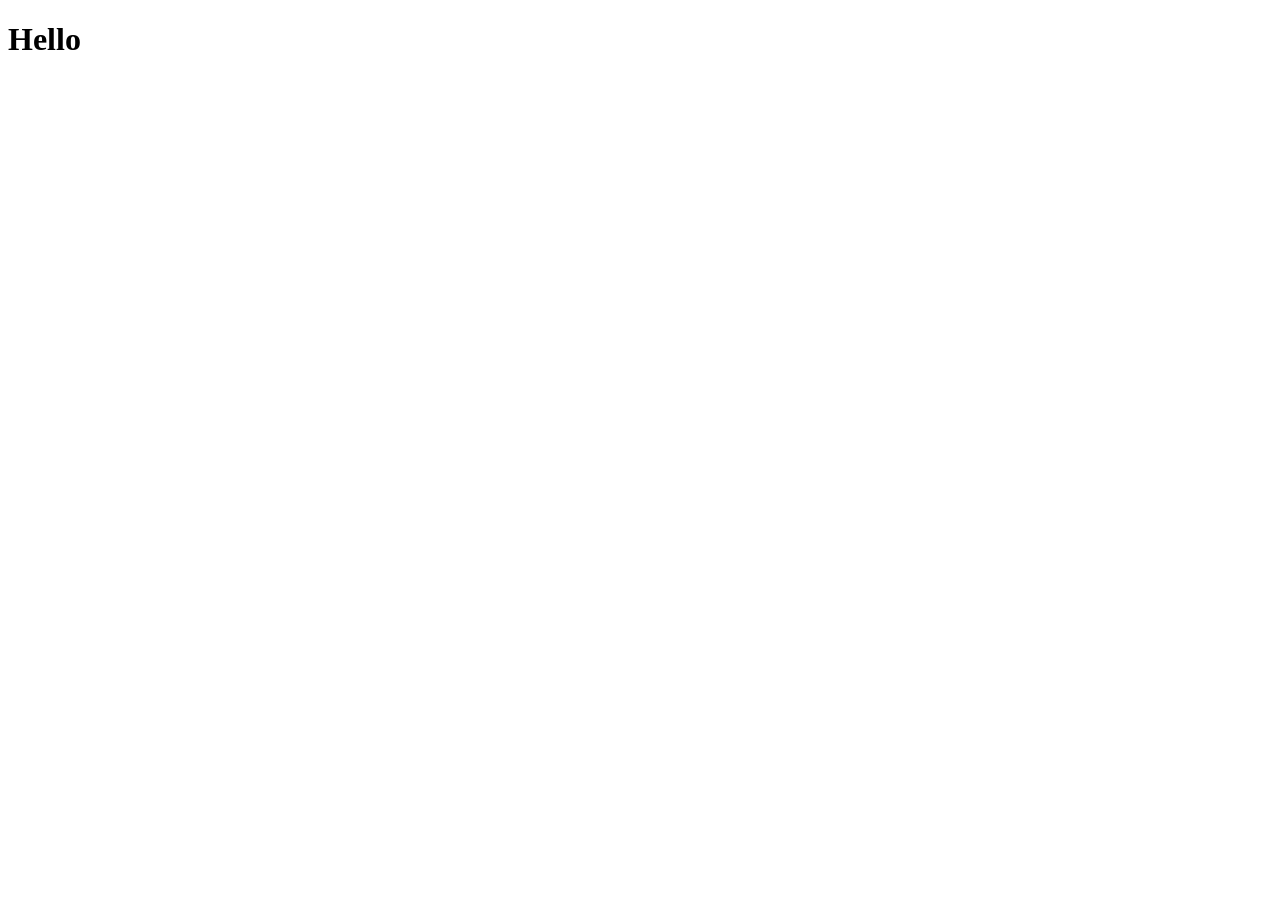
==== index.html @ 669e8af6 "Add files via upload" ====
<!DOCTYPE html>
<html lang="en">
<head>
  <meta charset="UTF-8">
  <meta name="viewport" content="width=device-width, initial-scale=1.0">
  <title>Hello</title>
</head>
<body>
  <h1>Hello</h1>
</body>
</html>
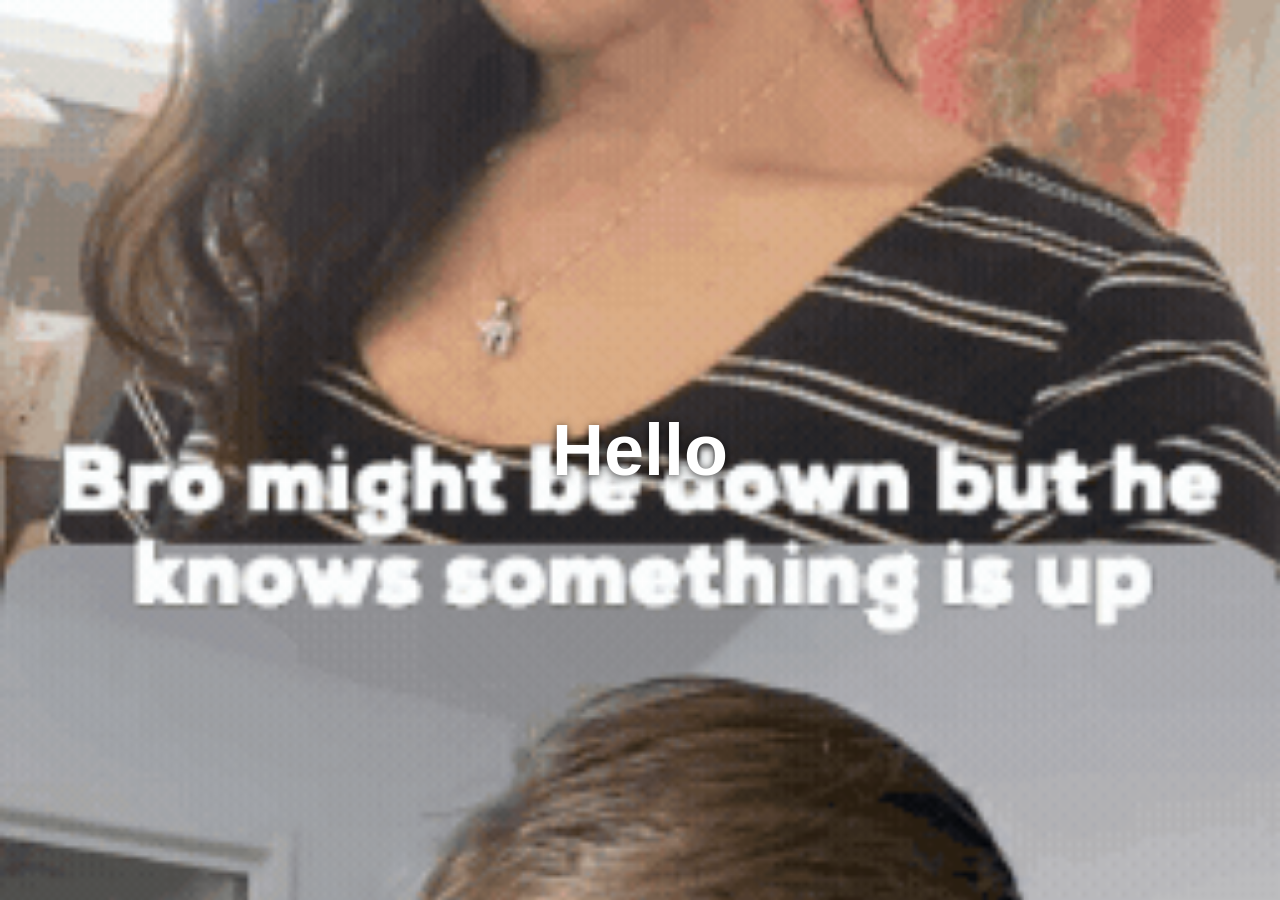
==== commit dc47f112: "Add files via upload" ====
--- a/index.html
+++ b/index.html
@@ -3,8 +3,37 @@
 <head>
   <meta charset="UTF-8">
   <meta name="viewport" content="width=device-width, initial-scale=1.0">
-  <title>Hello</title>
+  <title>Malmstrom</title>
+
+  <style>
+    html, body {
+      margin: 0;
+      width: 100%;
+      height: 100%;
+    }
+
+    body {
+      background-image: url("gif.gif");
+      background-size: cover;
+      background-position: center;
+      background-repeat: no-repeat;
+      background-attachment: fixed;
+
+      display: flex;
+      justify-content: center;
+      align-items: center;
+
+      font-family: Arial, sans-serif;
+      color: white;
+      text-shadow: 0 2px 10px rgba(0,0,0,0.8);
+    }
+
+    h1 {
+      font-size: 72px;
+    }
+  </style>
 </head>
+
 <body>
   <h1>Hello</h1>
 </body>
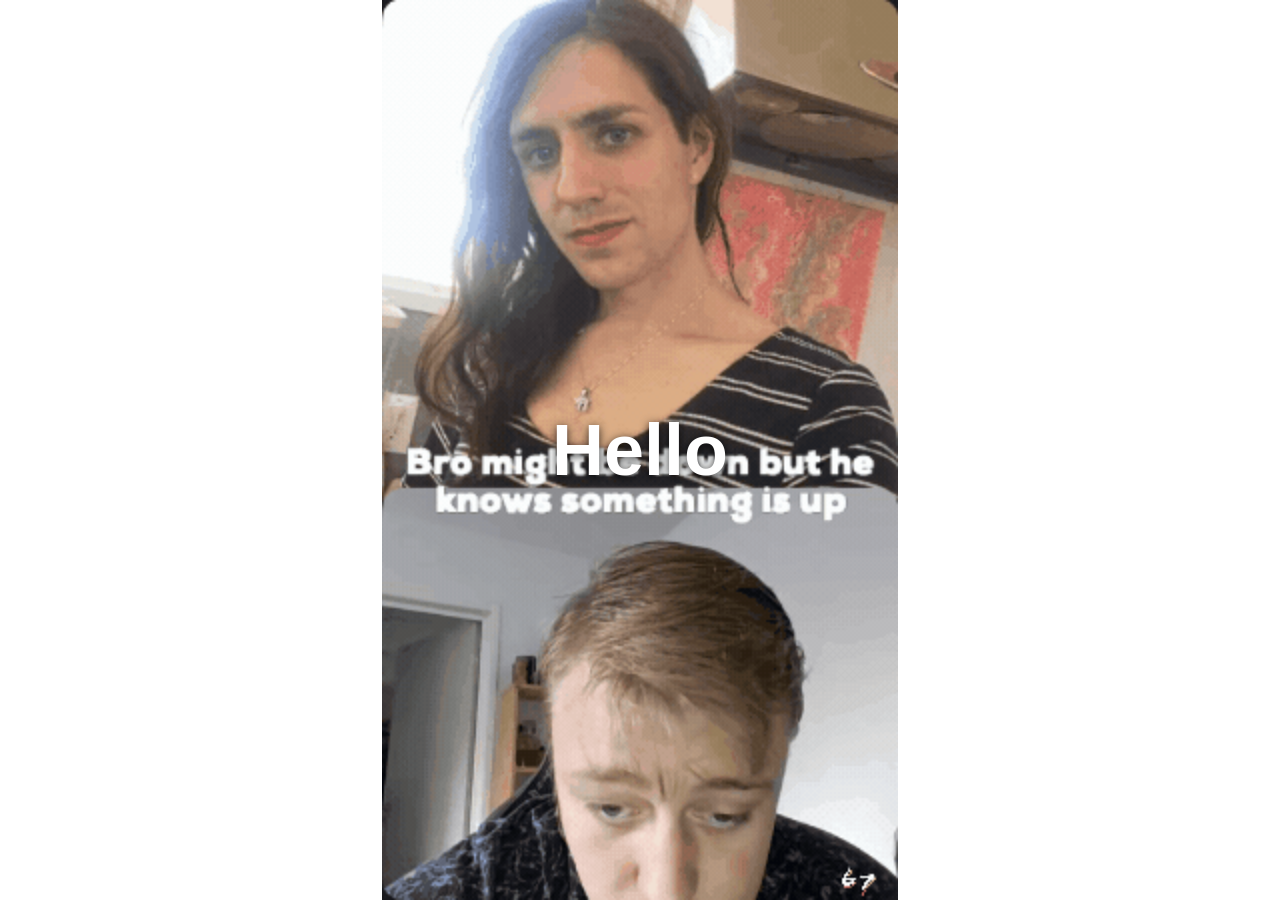
==== commit ca58a083: "Add files via upload" ====
--- a/index.html
+++ b/index.html
@@ -14,7 +14,7 @@
 
     body {
       background-image: url("gif.gif");
-      background-size: cover;
+      background-size: contain;
       background-position: center;
       background-repeat: no-repeat;
       background-attachment: fixed;
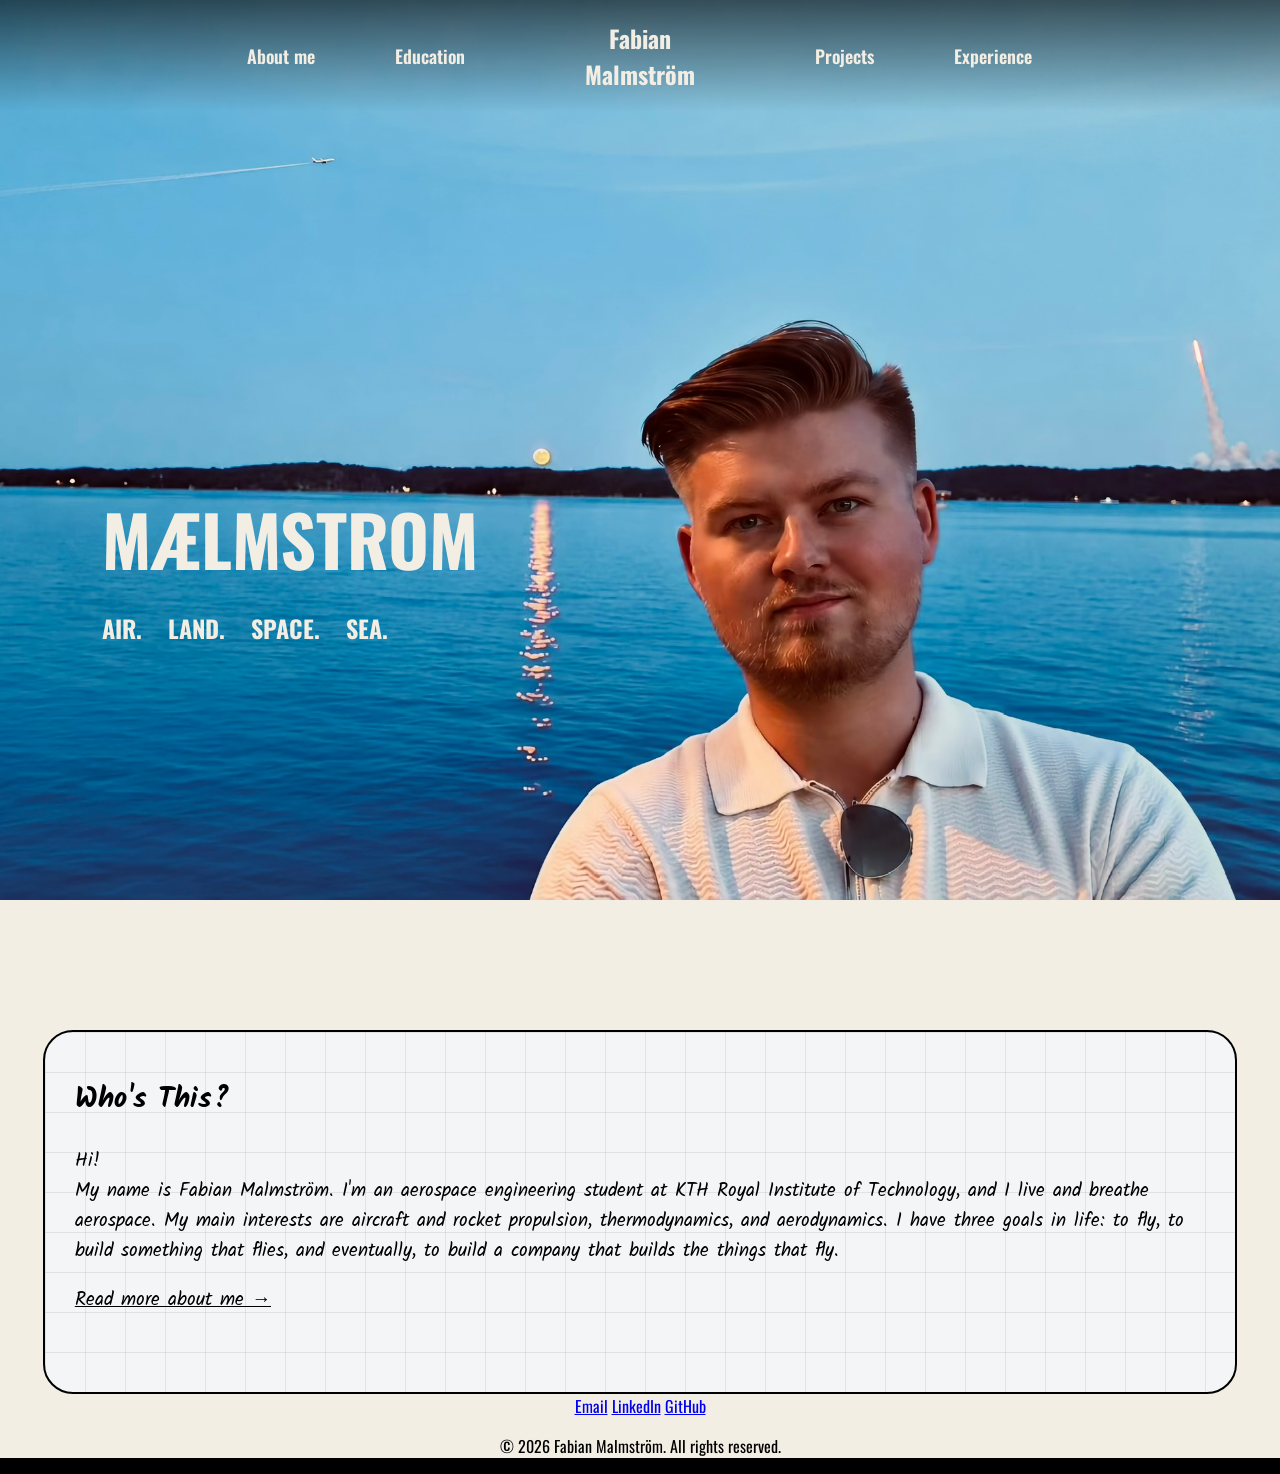
==== commit e17f5195: "Added landing page and future layout" ====
--- a/index.html
+++ b/index.html
@@ -3,38 +3,58 @@
 <head>
   <meta charset="UTF-8">
   <meta name="viewport" content="width=device-width, initial-scale=1.0">
-  <title>Malmstrom</title>
-
-  <style>
-    html, body {
-      margin: 0;
-      width: 100%;
-      height: 100%;
-    }
-
-    body {
-      background-image: url("gif.gif");
-      background-size: contain;
-      background-position: center;
-      background-repeat: no-repeat;
-      background-attachment: fixed;
-
-      display: flex;
-      justify-content: center;
-      align-items: center;
-
-      font-family: Arial, sans-serif;
-      color: white;
-      text-shadow: 0 2px 10px rgba(0,0,0,0.8);
-    }
-
-    h1 {
-      font-size: 72px;
-    }
-  </style>
+  <title>Malmström</title>
+  <link rel="stylesheet" href="index.css">
+  <script src="script.js" defer></script>
 </head>
 
 <body>
-  <h1>Hello</h1>
+
+  <div class="hero-wrapper">
+    <section class="hero">
+      <header>
+        <nav>
+          <a href="construction.html">About me</a>
+          <a href="construction.html">Education</a>
+        </nav>
+        <div class="logo">Fabian<br>Malmström</div>
+
+        <nav>
+            <a href="construction.html">Projects</a>
+            <a href="construction.html">Experience</a>
+        </nav>
+      </header>
+      <div class="hero-content">
+        <h1>MÆLMSTROM</h1>
+        <h2>AIR. LAND. SPACE. SEA.</h2>
+      </div>
+    </section>
+  </div>
+  
+  <section class="intro">
+    <div class="intro-box">
+      <h2 class="intro-label">Who's This?</h2>
+      <div class="intro-content">
+        <p class="intro-text">Hi!<br>My name is Fabian Malmström. 
+          I'm an aerospace engineering student at KTH Royal Institute of Technology, 
+          and I live and breathe aerospace. My main interests are aircraft and rocket propulsion, thermodynamics, and aerodynamics. 
+          I have three goals in life: to fly, to build something that flies, and eventually, to build a company that builds the things that fly.</p>
+          <a class="intro-link" href="construction.html">Read more about me →</a>
+      </div>
+    </div>
+  </section>
+
+  <section class="featured-projects">
+
+  </section>
+
+<footer>
+  <div class="footer-links">
+        <a href="mailto:...">Email</a>
+        <a href="...">LinkedIn</a>
+        <a href="...">GitHub</a>
+  </div>
+  <p>© 2026 Fabian Malmström. All rights reserved.</p>
+</footer>
 </body>
 </html>
--- a/index.css
+++ b/index.css
@@ -0,0 +1,165 @@
+@font-face {
+    font-family: "Oswald";
+    src: url("fonts/Oswald-VariableFont_wght.ttf") format("truetype");
+    font-weight: 200 700;
+    font-style: normal;
+}
+
+@font-face {
+    font-family: "Kalam";
+    src: url("fonts/Kalam-Regular.ttf") format("truetype");
+    font-weight: 400;
+    font-style: normal;
+}
+
+@font-face {
+    font-family: "Kalam";
+    src: url("fonts/Kalam-Bold.ttf") format("truetype");
+    font-weight: 700;
+    font-style: normal;
+}
+
+:root {
+    --section-width: 93vw;
+    --section-radius: 30px;
+}
+
+
+html {
+    background-color: #000;
+    overscroll-behavior-y: none;
+}
+
+body {
+    margin: 0;
+    background-color: #f3eee4;
+    font-family: "Oswald", sans-serif;
+}
+
+.hero-wrapper {
+    height: 110vh;
+}
+
+.hero {
+    height: 100vh;
+
+    background-image: url("Images/Landingpage4.jpeg");
+    background-size: cover;
+    background-position: center;
+    background-repeat: no-repeat;
+
+    position: sticky;
+    top: 0;
+
+    overflow: hidden;
+
+    transform: scale(1);
+    transform-origin: center;
+
+    will-change: transform, border-radius;
+}
+
+header {
+    text-align: center;
+    background-image: linear-gradient(to bottom, rgba(0,0,0,0.6), rgba(0,0,0,0));
+    display: grid;
+    grid-template-columns: 1fr auto 1fr;
+    align-items: center;
+    color:#f3eee4;
+    padding: 20px 60px;
+    
+}
+
+header nav:first-child {
+    justify-self: end;
+    margin-right: 120px;
+}
+
+header nav:last-child {
+    justify-self: start;
+    margin-left: 120px;
+}
+
+header .logo {
+    font-size: x-large;
+    font-weight: bold;
+    text-align: center;
+}
+
+header nav {
+    font-size: large;
+    display: flex;
+    gap: 80px;
+}
+
+header a {
+    text-decoration: none;
+    color:#f3eee4;
+    font-weight: 600;
+}
+
+a:hover {
+    text-shadow: 0 0 1px #fff;
+}
+
+.hero-content {
+    position: absolute;
+    color:#f3eee4;
+    left: 8%;
+    top: 54%;
+}
+
+.hero-content h1{
+    font-weight: bold;
+    font-size: 70px;
+    margin: 0%;
+}
+
+.hero-content h2 {
+    word-spacing: 20px;
+}
+
+
+
+.intro {
+    width: var(--section-width);
+    margin: 40px auto 0;
+    
+    border-style: solid;
+    border-radius: var(--section-radius);
+    border-color: #000;
+    border-width: 2px;
+    background-color: #f4f5f6;
+
+    background-image:
+        linear-gradient(rgba(0, 0, 0, 0.08) 1px, transparent 1px),
+        linear-gradient(90deg, rgba(0, 0, 0, 0.08) 1px, transparent 1px);
+    background-size: 40px 40px;
+
+    min-height: 40vh;
+    overflow: hidden;
+}
+
+.intro-box {
+    padding:30px;
+    padding-top:20px;
+    font-family: "Kalam";
+    font-weight: 400;
+    font-size: larger;
+}
+
+.intro-label {
+    font-family: "Kalam";
+    font-weight: 700;
+}
+
+.intro a{
+    color:#000;
+}
+
+
+
+footer{
+    text-align: center;
+    color:#000;
+}
